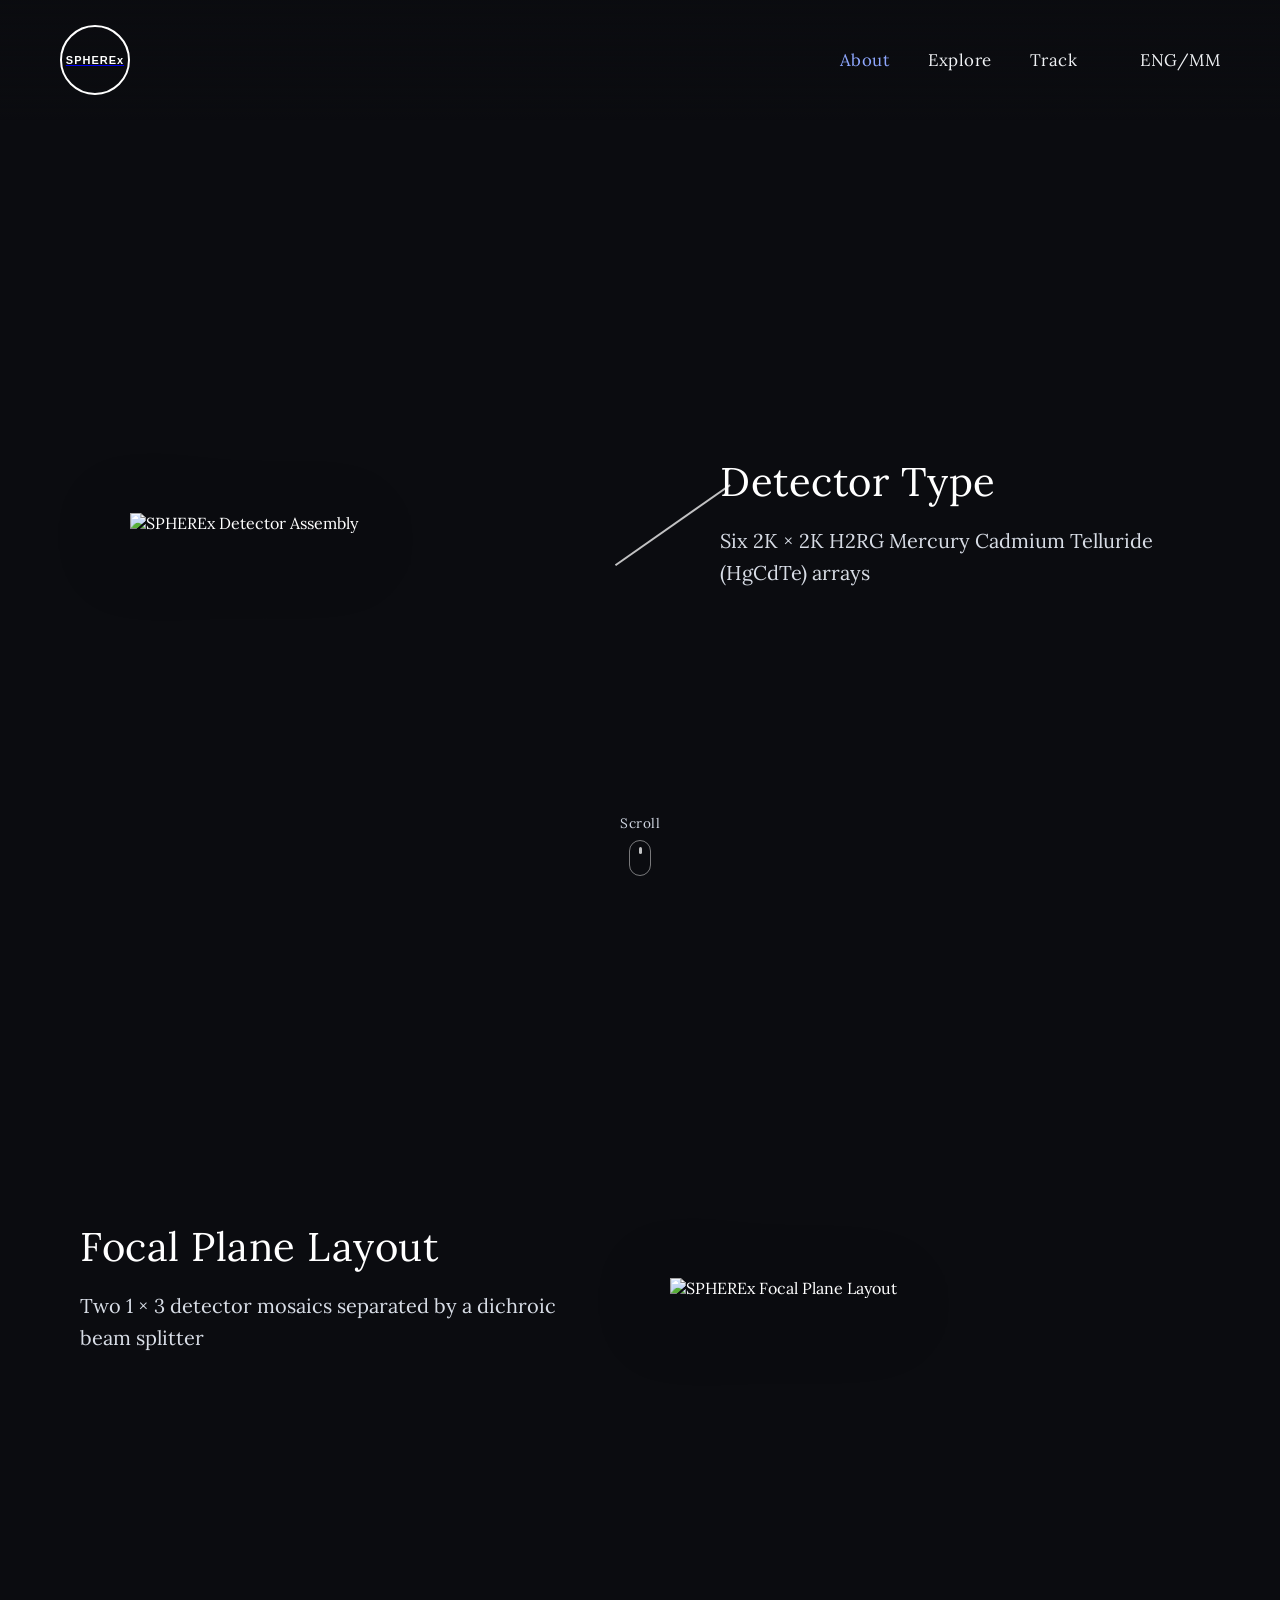
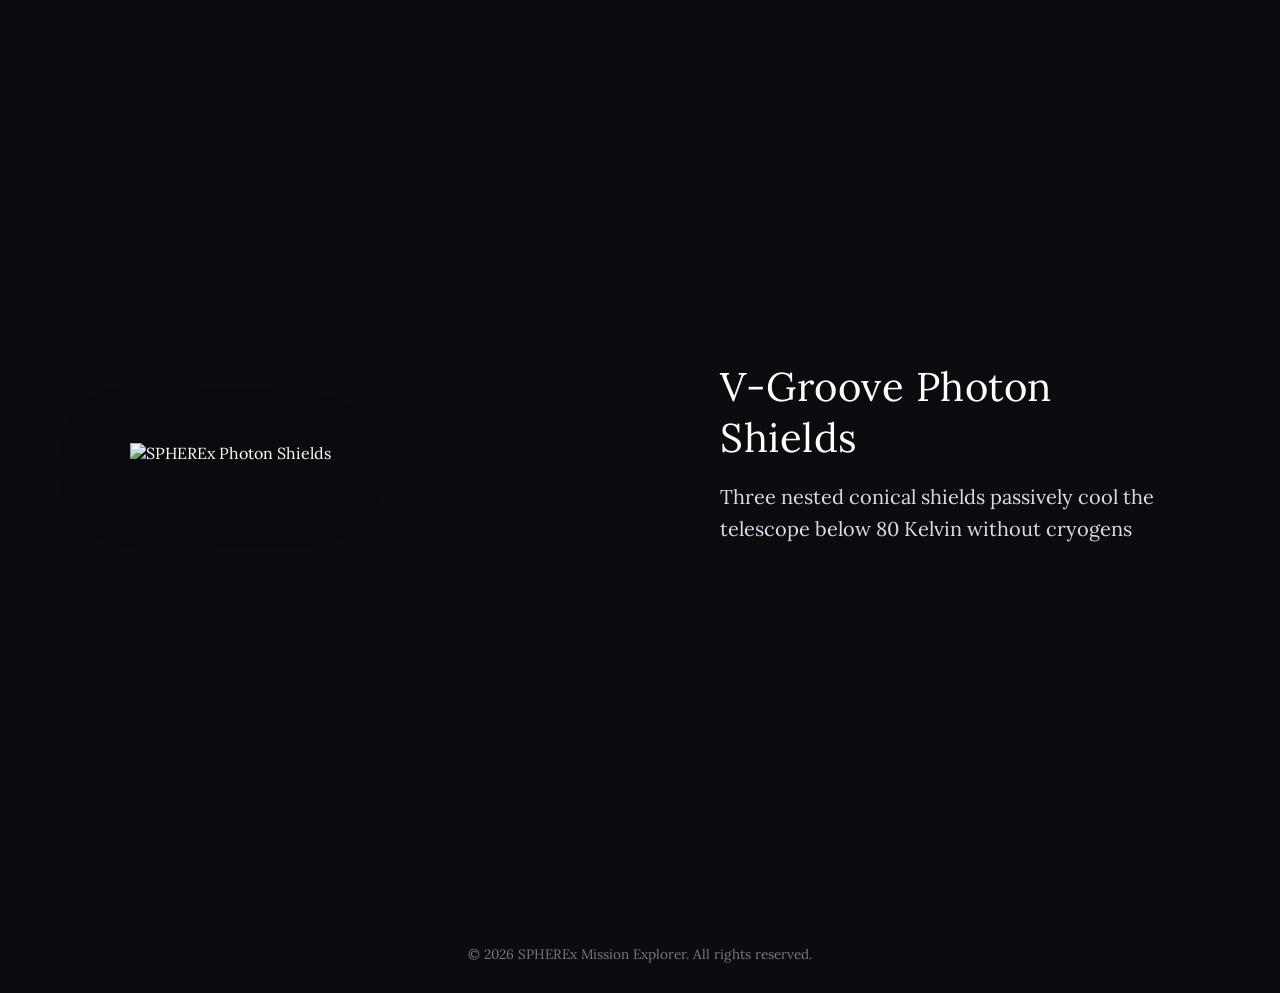
==== about.html @ 932ec7a3 "first commit" ====
<!DOCTYPE html>
<html lang="en">
<head>
  <meta charset="UTF-8">
  <meta name="viewport" content="width=device-width, initial-scale=1.0">
  <title>About - Sphere X Space Telescope</title>
  <link rel="preconnect" href="https://fonts.googleapis.com">
  <link rel="preconnect" href="https://fonts.gstatic.com" crossorigin>
  <link href="https://fonts.googleapis.com/css2?family=Lora:wght@400;500&family=Silkscreen:wght@700&display=swap" rel="stylesheet">
  <link rel="stylesheet" href="about.css">
</head>
<body>

  <!-- Fixed Top Navigation Bar (Same as Home Page) -->
  <div class="navbar">
    <div class="nav-logo">
      <a href="index.html">
        <img src="logo.png" alt="SPHEREx Logo" onerror="this.style.display='none'; this.nextElementSibling.style.display='flex';">
        <div class="logo-fallback" style="display: none;">
          <span>SPHEREx</span>
        </div>
      </a>
    </div>

    <div class="nav-links">
      <div class="nav-item"><a href="about.html" class="active" id="nav-about">About</a></div>
      <div class="nav-item"><a href="#" id="nav-explore">Explore</a></div>
      <div class="nav-item"><a href="#" id="nav-track">Track</a></div>
      <div class="nav-item lang-switch"><a href="#" id="lang-toggle">ENG/MM</a></div>
    </div>
  </div>

  <!-- Scrollable Container for Satellite Parts & Builds -->
  <div class="about-container">

    <!-- Section 1: Detector Type -->
    <div class="part-section scroll-reveal">
      <div class="part-text">
        <div class="part-title" data-en="Detector Type" data-mm="အာရုံခံကိရိယာ အမျိုးအစား">Detector Type</div>
        <div class="part-desc" 
             data-en="Six 2K × 2K H2RG Mercury Cadmium Telluride (HgCdTe) arrays" 
             data-mm="2K × 2K H2RG မာကျူရီ ကက်ဒမီယမ် တယ်လူရိုက် (HgCdTe) အာရုံခံပြား ၆ ခု">
          Six 2K × 2K H2RG Mercury Cadmium Telluride (HgCdTe) arrays
        </div>
        <!-- Callout Line pointing to the satellite part on the right -->
        <div class="callout-line"></div>
      </div>

      <div class="part-image">
        <!-- Replace with your spacecraft image -->
        <img src="spherex_2.png" alt="SPHEREx Detector Assembly">
      </div>
    </div>

    <!-- Section 2: Focal Plane Layout -->
    <div class="part-section scroll-reveal">
      <div class="part-text">
        <div class="part-title" data-en="Focal Plane Layout" data-mm="ဆုံချက်ပြင် ဖွဲ့စည်းပုံ">Focal Plane Layout</div>
        <div class="part-desc" 
             data-en="Two 1 × 3 detector mosaics separated by a dichroic beam splitter" 
             data-mm="အလင်းခွဲမှန် (Dichroic beam splitter) ဖြင့် ပိုင်းခြားထားသော 1 × 3 အာရုံခံအစုအဝေး နှစ်ခု">
          Two 1 × 3 detector mosaics separated by a dichroic beam splitter
        </div>
        <div class="callout-line"></div>
      </div>

      <div class="part-image">
        <!-- Replace with your focal plane / telescope image -->
        <img src="spherex-focal.png" alt="SPHEREx Focal Plane Layout">
      </div>
    </div>

    <!-- Section 3: Photon Shields & Cryogenic Cooling (Easily add/edit more parts like this!) -->
    <div class="part-section scroll-reveal">
      <div class="part-text">
        <div class="part-title" data-en="V-Groove Photon Shields" data-mm="အပူကာ V-Groove အလွှာများ">V-Groove Photon Shields</div>
        <div class="part-desc" 
             data-en="Three nested conical shields passively cool the telescope below 80 Kelvin without cryogens" 
             data-mm="အအေးပေးဓာတ်ငွေ့ မလိုအပ်ဘဲ တယ်လီစကုပ်ကို 80 Kelvin အောက် အေးမြနေစေမည့် ကတော့ပုံ အကာ ၃ ထပ်">
          Three nested conical shields passively cool the telescope below 80 Kelvin without cryogens
        </div>
        <div class="callout-line"></div>
      </div>

      <div class="part-image">
        <!-- Replace with your photon shield / full build image -->
        <img src="spherex-shield.png" alt="SPHEREx Photon Shields">
      </div>
    </div>

  </div>

  <!-- Bottom Scroll Mouse Indicator (From your reference design) -->
  <div class="scroll-indicator" id="scroll-indicator">
    <div class="scroll-label" id="scroll-label">Scroll</div>
    <div class="mouse-icon">
      <div class="mouse-wheel"></div>
    </div>
  </div>

  <!-- Footer -->
  <div class="footer">
    <div class="footer-text">
      &copy; 2026 SPHEREx Mission Explorer. All rights reserved.
    </div>
  </div>

  <script src="about.js"></script>
</body>
</html>
---- about.css ----
/* Reset & Base Styles */
* {
  margin: 0;
  padding: 0;
  box-sizing: border-box;
}

html {
  scroll-behavior: smooth;
}

body {
  font-family: 'Lora', Georgia, 'Times New Roman', serif;
  background-color: #0b0c10;
  color: #ffffff;
  overflow-x: hidden;
}

/* --- Fixed Top Navigation Bar (Matches Home Page) --- */
.navbar {
  position: fixed;
  top: 0;
  left: 0;
  width: 100%;
  display: flex;
  justify-content: space-between;
  align-items: center;
  padding: 25px 60px;
  background: linear-gradient(to bottom, rgba(11, 12, 16, 0.95), rgba(11, 12, 16, 0));
  z-index: 100;
}

.nav-logo img {
  height: 75px;
  width: auto;
  display: block;
}

.logo-fallback {
  width: 70px;
  height: 70px;
  border: 2px solid #ffffff;
  border-radius: 50%;
  align-items: center;
  justify-content: center;
  font-family: sans-serif;
  font-size: 11px;
  font-weight: bold;
  letter-spacing: 1px;
  color: #fff;
}

.nav-links {
  display: flex;
  align-items: center;
  gap: 38px;
}

.nav-item a {
  text-decoration: none;
  color: #f0f2f5;
  font-size: 1.05rem;
  letter-spacing: 0.5px;
  transition: color 0.3s ease;
}

.nav-item a:hover,
.nav-item a.active {
  color: #8fa8ff;
}

.lang-switch {
  margin-left: 25px;
}

/* --- Main Scrollable Layout --- */
.about-container {
  max-width: 1200px;
  margin: 0 auto;
  padding: 140px 40px 80px 40px;
}

/* Individual Satellite Part Row (Even Rows: Left Text + Right Image) */
.part-section {
  min-height: 85vh;
  display: flex;
  align-items: center;
  justify-content: space-between;
  gap: 60px;
  padding: 40px 0;
}

/* Zig-Zag Flip (Odd Rows: Left Image + Right Text) */
.part-section:nth-child(odd) {
  flex-direction: row-reverse;
}

/* Text & Explanation Block */
.part-text {
  position: relative;
  flex: 1;
  max-width: 480px;
  opacity: 0;
  transform: translateX(-60px) translateY(30px);
  transition: opacity 0.8s ease-out, transform 0.8s cubic-bezier(0.22, 1, 0.36, 1);
}

/* Odd Row Text enters from the right */
.part-section:nth-child(odd) .part-text {
  transform: translateX(60px) translateY(30px);
}

.part-title {
  font-size: 2.5rem;
  font-weight: 400;
  color: #ffffff;
  margin-bottom: 18px;
  letter-spacing: 0.5px;
}

.part-desc {
  font-size: 1.25rem;
  line-height: 1.6;
  color: #d8dde6;
}

/* Angled Callout Pointer Line (Even Rows: points from Left Text to Right Image) */
.callout-line {
  position: absolute;
  top: 28px;
  right: -130px;
  width: 140px;
  height: 1.5px;
  background-color: rgba(255, 255, 255, 0.75);
  transform: rotate(28deg) scaleX(0);
  transform-origin: left center;
  transition: transform 0.7s ease-out 0.3s;
  pointer-events: none;
}

/* Angled Callout Pointer Line (Odd Rows: points from Right Text to Left Image) */
.part-section:nth-child(odd) .callout-line {
  right: auto;
  left: -130px;
  transform: rotate(-35deg) scaleX(0);
  transform-origin: right center;
}

/* Satellite Part Image */
.part-image {
  flex: 1;
  display: flex;
  justify-content: center;
  align-items: center;
  opacity: 0;
  transform: translateX(60px) scale(0.92);
  transition: opacity 0.9s ease-out 0.15s, transform 0.9s cubic-bezier(0.22, 1, 0.36, 1) 0.15s;
}

/* Odd Row Image enters from the left */
.part-section:nth-child(odd) .part-image {
  transform: translateX(-60px) scale(0.92);
}

.part-image img {
  width: 100%;
  max-width: 480px;
  height: auto;
  object-fit: contain;
  filter: drop-shadow(0 15px 35px rgba(0, 0, 0, 0.85));
}

/* --- Active State When Scrolled Into View (Up or Down) --- */
.part-section.is-visible .part-text,
.part-section:nth-child(odd).is-visible .part-text {
  opacity: 1;
  transform: translateX(0) translateY(0);
}

.part-section.is-visible .part-image,
.part-section:nth-child(odd).is-visible .part-image {
  opacity: 1;
  transform: translateX(0) scale(1);
}

.part-section.is-visible .callout-line {
  transform: rotate(28deg) scaleX(1);
}

.part-section:nth-child(odd).is-visible .callout-line {
  transform: rotate(-35deg) scaleX(1);
}

/* --- Bottom Scroll Indicator --- */
.scroll-indicator {
  position: fixed;
  bottom: 24px;
  left: 50%;
  transform: translateX(-50%);
  display: flex;
  flex-direction: column;
  align-items: center;
  gap: 8px;
  z-index: 50;
  transition: opacity 0.4s ease;
}

.scroll-label {
  font-size: 0.85rem;
  color: #cfd5e0;
  letter-spacing: 0.5px;
}

.mouse-icon {
  width: 22px;
  height: 36px;
  border: 1.5px solid rgba(255, 255, 255, 0.45);
  border-radius: 12px;
  display: flex;
  justify-content: center;
  padding-top: 6px;
}

.mouse-wheel {
  width: 3px;
  height: 7px;
  background-color: rgba(255, 255, 255, 0.75);
  border-radius: 2px;
  animation: wheelScroll 1.6s infinite ease-in-out;
}

@keyframes wheelScroll {
  0% {
    opacity: 1;
    transform: translateY(0);
  }
  100% {
    opacity: 0;
    transform: translateY(10px);
  }
}

/* --- Footer --- */
.footer {
  text-align: center;
  padding: 30px 20px;
  font-size: 0.85rem;
  color: rgba(255, 255, 255, 0.45);
}

/* --- Responsive Mobile / Tablet Layout --- */
@media (max-width: 900px) {
  .navbar {
    padding: 18px 25px;
    flex-direction: column;
    gap: 12px;
    background: rgba(11, 12, 16, 0.95);
  }

  .nav-links {
    gap: 20px;
    flex-wrap: wrap;
    justify-content: center;
  }

  .lang-switch {
    margin-left: 0;
  }

  .part-section,
  .part-section:nth-child(odd) {
    flex-direction: column-reverse;
    text-align: center;
    min-height: auto;
    padding: 60px 0;
    gap: 30px;
  }

  .callout-line {
    display: none;
  }
}
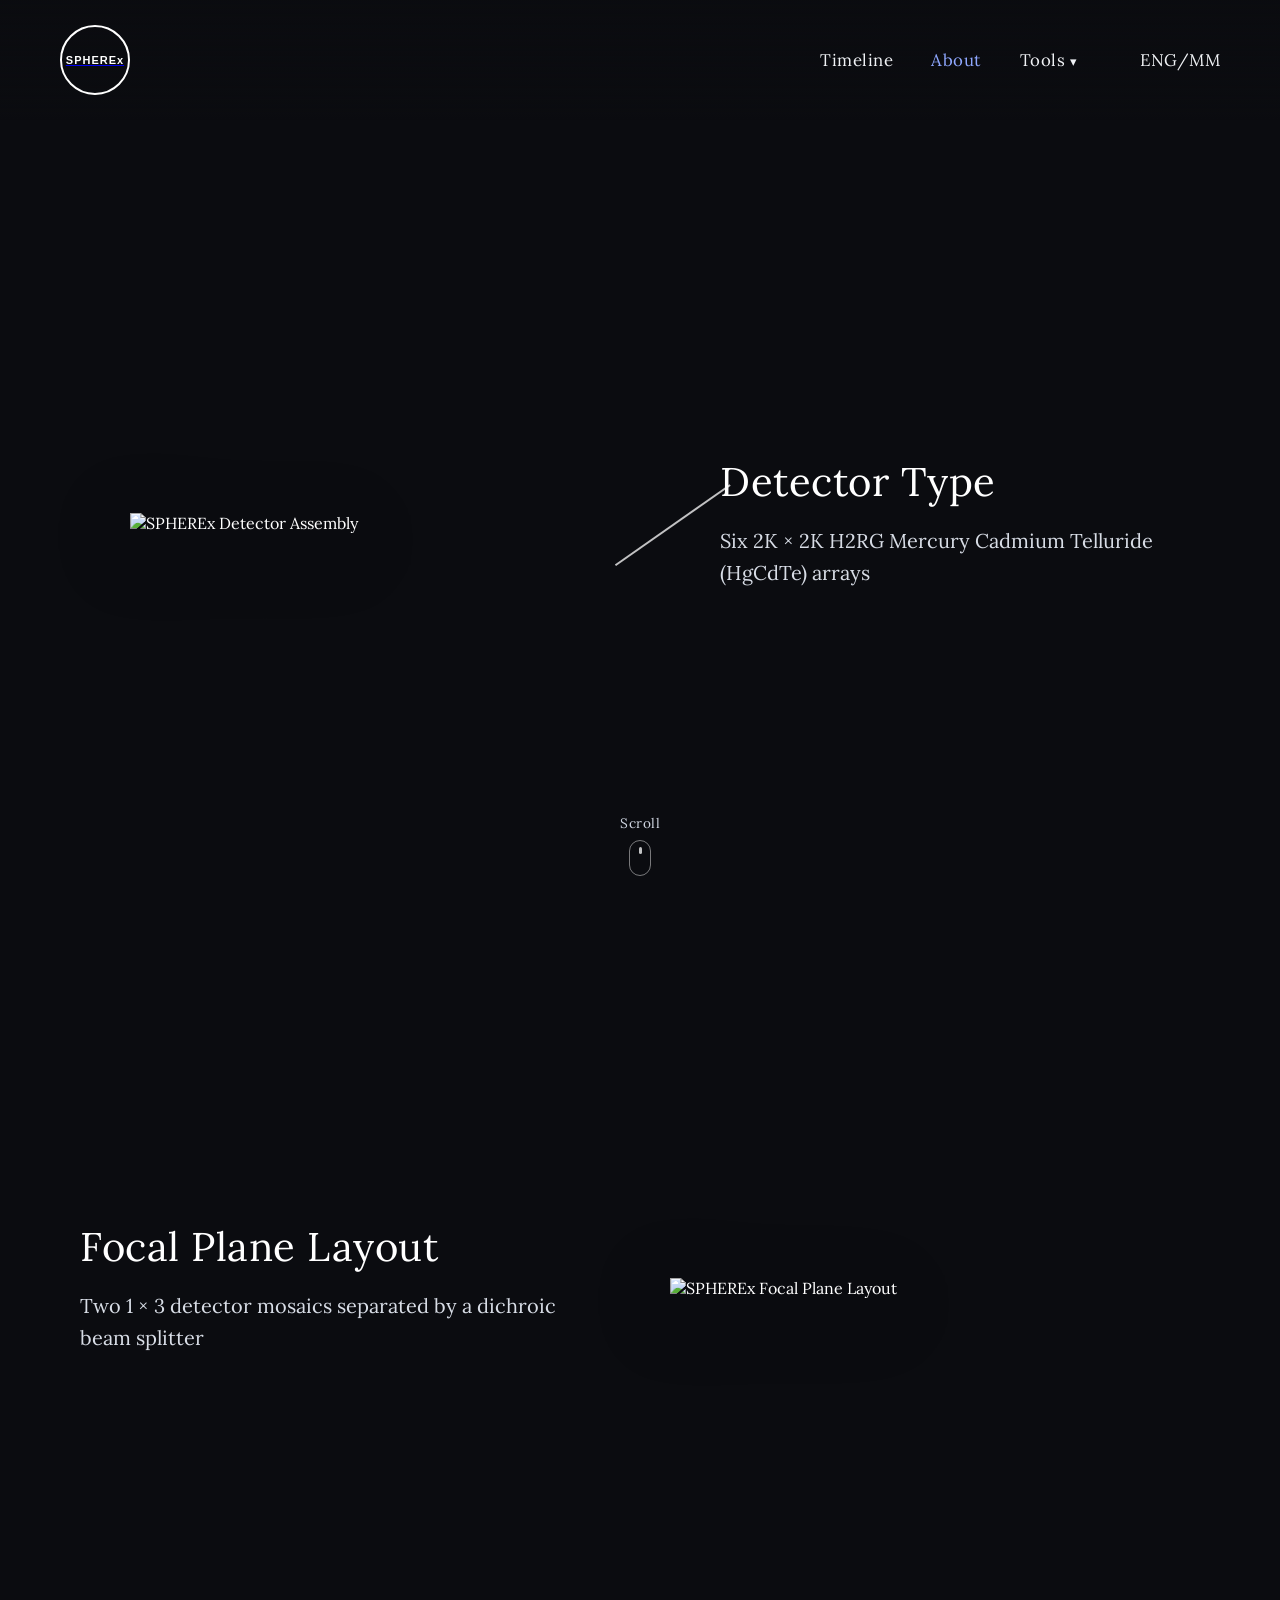
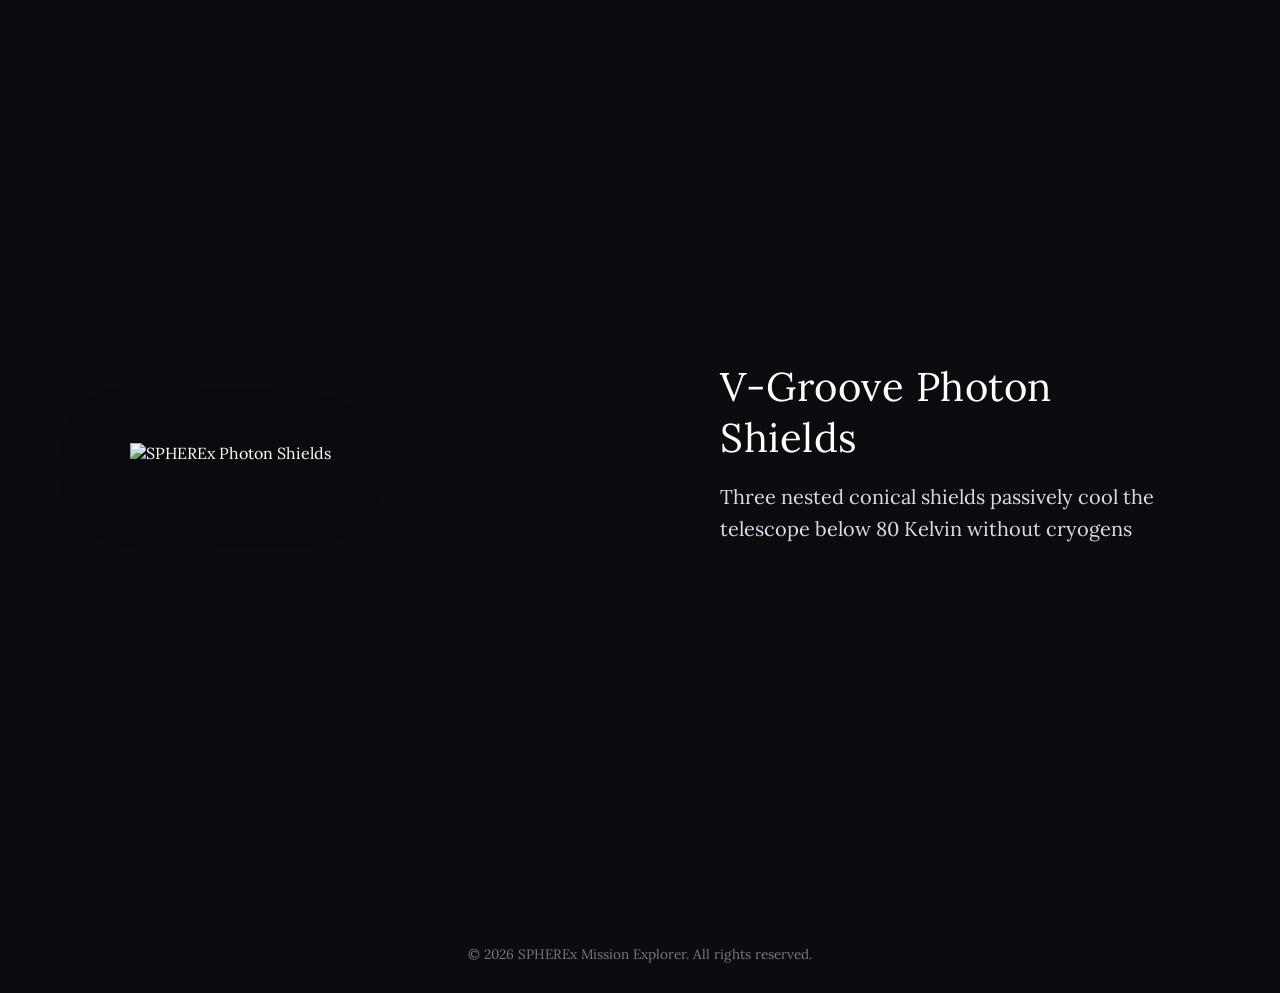
==== commit 7dad8399: "final" ====
--- a/about.html
+++ b/about.html
@@ -8,25 +8,31 @@
   <link rel="preconnect" href="https://fonts.gstatic.com" crossorigin>
   <link href="https://fonts.googleapis.com/css2?family=Lora:wght@400;500&family=Silkscreen:wght@700&display=swap" rel="stylesheet">
   <link rel="stylesheet" href="about.css">
+  <link rel="stylesheet" href="nav.css">
 </head>
 <body>
 
-  <!-- Fixed Top Navigation Bar (Same as Home Page) -->
-  <div class="navbar">
-    <div class="nav-logo">
+  <!-- Navigation Bar (shared, same as home page) -->
+  <div class="sx-navbar sx-fixed">
+    <div class="sx-logo">
       <a href="index.html">
         <img src="logo.png" alt="SPHEREx Logo" onerror="this.style.display='none'; this.nextElementSibling.style.display='flex';">
-        <div class="logo-fallback" style="display: none;">
-          <span>SPHEREx</span>
-        </div>
+        <div class="logo-fallback" style="display: none;"><span>SPHEREx</span></div>
       </a>
     </div>
-
-    <div class="nav-links">
-      <div class="nav-item"><a href="about.html" class="active" id="nav-about">About</a></div>
-      <div class="nav-item"><a href="#" id="nav-explore">Explore</a></div>
-      <div class="nav-item"><a href="#" id="nav-track">Track</a></div>
-      <div class="nav-item lang-switch"><a href="#" id="lang-toggle">ENG/MM</a></div>
+    <div class="sx-links">
+      <div class="sx-item"><a href="#" class="sx-link" id="nav-timeline" data-i18n="nav_timeline">Timeline</a></div>
+      <div class="sx-item"><a href="about.html" class="sx-link active" data-i18n="nav_about">About</a></div>
+      <div class="sx-item sx-dropdown">
+        <button type="button" class="sx-link sx-drop-btn" aria-haspopup="true" aria-expanded="false"><span data-i18n="nav_menu">Tools</span> <span class="sx-caret">&#9662;</span></button>
+        <ul class="sx-menu">
+          <li><a href="explore.html" data-i18n="nav_explore">Explore</a></li>
+          <li><a href="track.html" data-i18n="nav_track">Track</a></li>
+          <li><a href="catalog.html" data-i18n="nav_catalog">Catalog</a></li>
+          <li><a href="spectrum.html" data-i18n="nav_spectrum">Spectrum</a></li>
+        </ul>
+      </div>
+      <div class="sx-item sx-lang"><button type="button" class="sx-link" id="lang-toggle">ENG/MM</button></div>
     </div>
   </div>
 
@@ -100,11 +106,12 @@
 
   <!-- Footer -->
   <div class="footer">
-    <div class="footer-text">
+    <div class="footer-text" data-en="&copy; 2026 SPHEREx Mission Explorer. All rights reserved." data-mm="© ၂၀၂၆ SPHEREx မစ်ရှင် စူးစမ်းလေ့လာရေး။ မူပိုင်ခွင့်အားလုံး ရယူထားသည်။">
       &copy; 2026 SPHEREx Mission Explorer. All rights reserved.
     </div>
   </div>
 
+  <script src="nav.js"></script>
   <script src="about.js"></script>
 </body>
 </html>
--- a/nav.css
+++ b/nav.css
@@ -0,0 +1,134 @@
+﻿/* ==========================================================================
+   Shared Navigation Bar (matches Home Page theme)
+   ========================================================================== */
+.sx-navbar {
+  position: relative;
+  z-index: 100;
+  width: 100%;
+  display: flex;
+  justify-content: space-between;
+  align-items: center;
+  padding: 25px 60px;
+  font-family: 'Lora', 'Padauk', Georgia, 'Times New Roman', serif;
+}
+.sx-navbar.sx-fixed {
+  position: fixed;
+  top: 0;
+  left: 0;
+  background: linear-gradient(to bottom, rgba(11, 12, 16, 0.95), rgba(11, 12, 16, 0));
+}
+.sx-navbar .sx-logo img { height: 75px; width: auto; display: block; }
+.sx-navbar .logo-fallback {
+  width: 70px; height: 70px;
+  border: 2px solid #ffffff;
+  border-radius: 50%;
+  align-items: center; justify-content: center;
+  font-family: sans-serif; font-size: 11px; font-weight: bold;
+  letter-spacing: 1px; color: #fff;
+}
+.sx-links { display: flex; align-items: center; gap: 38px; }
+.sx-item { position: relative; }
+
+.sx-navbar .sx-link {
+  background: none;
+  border: none;
+  padding: 0;
+  cursor: pointer;
+  text-decoration: none;
+  color: #f0f2f5;
+  font-family: inherit;
+  font-size: 1.05rem;
+  letter-spacing: 0.5px;
+  transition: color 0.3s ease;
+}
+.sx-navbar .sx-link:hover,
+.sx-navbar .sx-link.active,
+.sx-dropdown.open > .sx-drop-btn { color: #8fa8ff; }
+.sx-caret { display: inline-block; font-size: 0.8em; transition: transform 0.25s ease; }
+.sx-dropdown.open .sx-caret { transform: rotate(180deg); }
+.sx-lang { margin-left: 25px; }
+
+.sx-menu {
+  position: absolute;
+  top: 100%;
+  right: 0;
+  min-width: 170px;
+  margin-top: 14px;
+  padding: 8px 0;
+  list-style: none;
+  background: rgba(11, 14, 22, 0.92);
+  border: 1px solid rgba(108, 122, 156, 0.5);
+  border-radius: 14px;
+  backdrop-filter: blur(10px);
+  box-shadow: 0 10px 30px rgba(0, 0, 0, 0.5);
+  opacity: 0;
+  visibility: hidden;
+  transform: translateY(-6px);
+  transition: opacity 0.2s ease, transform 0.2s ease, visibility 0.2s;
+}
+/* invisible bridge so hover isn't lost between button and menu */
+.sx-menu::before { content: ''; position: absolute; top: -16px; left: 0; width: 100%; height: 16px; }
+.sx-dropdown.open .sx-menu,
+.sx-dropdown:hover .sx-menu {
+  opacity: 1; visibility: visible; transform: translateY(0);
+}
+.sx-menu a {
+  display: block;
+  padding: 10px 22px;
+  text-decoration: none;
+  color: #f0f2f5;
+  font-size: 1rem;
+  letter-spacing: 0.5px;
+  transition: color 0.2s ease, background 0.2s ease;
+}
+.sx-menu a:hover,
+.sx-menu a.active { color: #8fa8ff; background: rgba(108, 122, 156, 0.18); }
+
+@media (max-width: 768px) {
+  .sx-navbar { padding: 20px 25px; flex-direction: column; gap: 15px; }
+  .sx-links { gap: 20px; flex-wrap: wrap; justify-content: center; }
+  .sx-lang { margin-left: 0; }
+  .sx-menu { right: auto; left: 50%; margin-left: -85px; }
+}
+
+/* ==========================================================================
+   About-page background theme + shared footer
+   ========================================================================== */
+body.about-theme {
+  background-color: #0b0c10;
+  background-image: none;
+}
+.footer {
+  margin-top: auto;
+  text-align: center;
+  padding: 30px 20px;
+  font-family: 'Lora', 'Padauk', Georgia, 'Times New Roman', serif;
+  font-size: 0.85rem;
+  color: rgba(255, 255, 255, 0.45);
+}
+
+/* ---- About-style typography (Lora) for Explore / Track / Catalog / Spectrum ---- */
+body.about-theme, body.about-theme.lang-mm {
+  --font-serif: 'Lora', 'Padauk', Georgia, 'Times New Roman', serif;
+  --font-sans: 'Lora', 'Padauk', Georgia, 'Times New Roman', serif;
+  --font-title: 'Lora', 'Padauk', Georgia, 'Times New Roman', serif;
+  font-family: 'Lora', 'Padauk', Georgia, 'Times New Roman', serif;
+  font-size: 16px;
+}
+body.about-theme button, body.about-theme input, body.about-theme select, body.about-theme textarea, body.about-theme table {
+  font-family: inherit;
+}
+body.about-theme .brand-title { font-size: 20px; }
+body.about-theme .brand-sub { font-size: 13px; }
+body.about-theme .nav-link { font-size: 19px; }
+body.about-theme .lang-toggle-btn { font-size: 16px; }
+body.about-theme .badge-corner { font-size: 14px; }
+body.about-theme .badge-corner-right { font-size: 14px; }
+body.about-theme .pill-btn { font-size: 19px; }
+body.about-theme .pill-select { font-size: 17px; }
+body.about-theme .pill-select-wrapper::after { font-size: 13px; }
+body.about-theme .info-title { font-size: 24px; }
+body.about-theme .info-body { font-size: 17px; }
+body.about-theme .telemetry-label { font-size: 14px; }
+body.about-theme .telemetry-value { font-size: 16px; }
+body.about-theme .loader-text { font-size: 15px; }
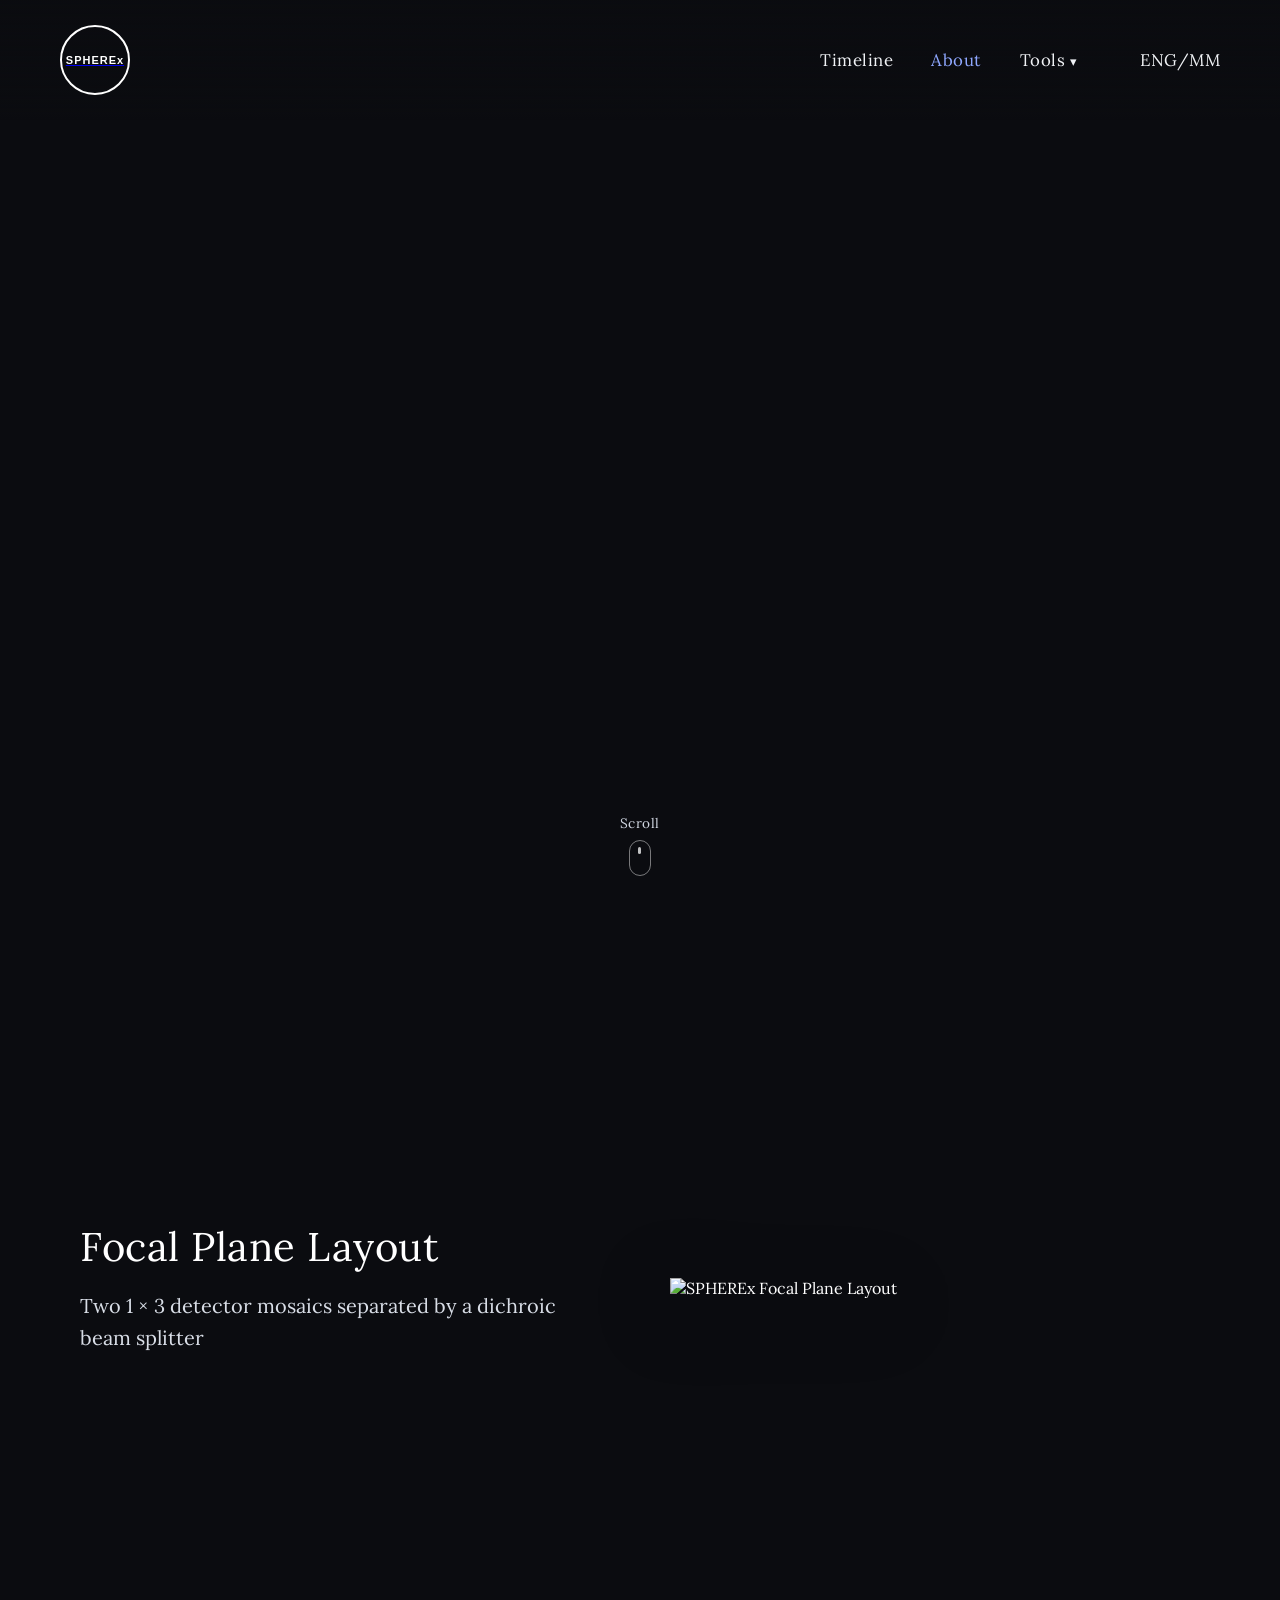
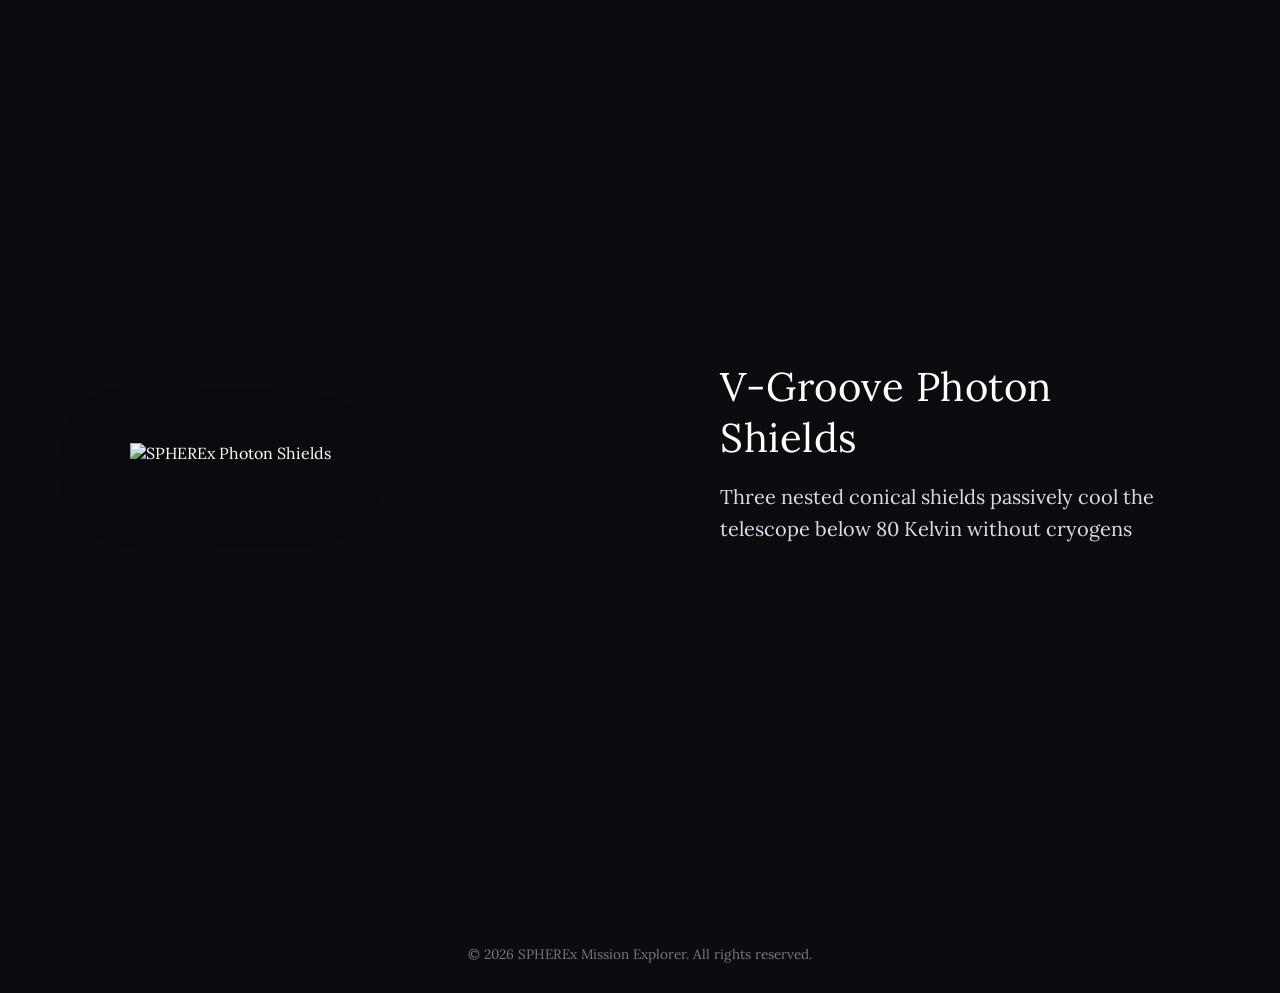
==== commit 04be2de6: "Update space-tracker UI and backend routes" ====
--- a/about.html
+++ b/about.html
@@ -30,6 +30,7 @@
           <li><a href="track.html" data-i18n="nav_track">Track</a></li>
           <li><a href="catalog.html" data-i18n="nav_catalog">Catalog</a></li>
           <li><a href="spectrum.html" data-i18n="nav_spectrum">Spectrum</a></li>
+          <li><a href="comparison.html" data-i18n="nav_comparison">Comparison</a></li>
         </ul>
       </div>
       <div class="sx-item sx-lang"><button type="button" class="sx-link" id="lang-toggle">ENG/MM</button></div>
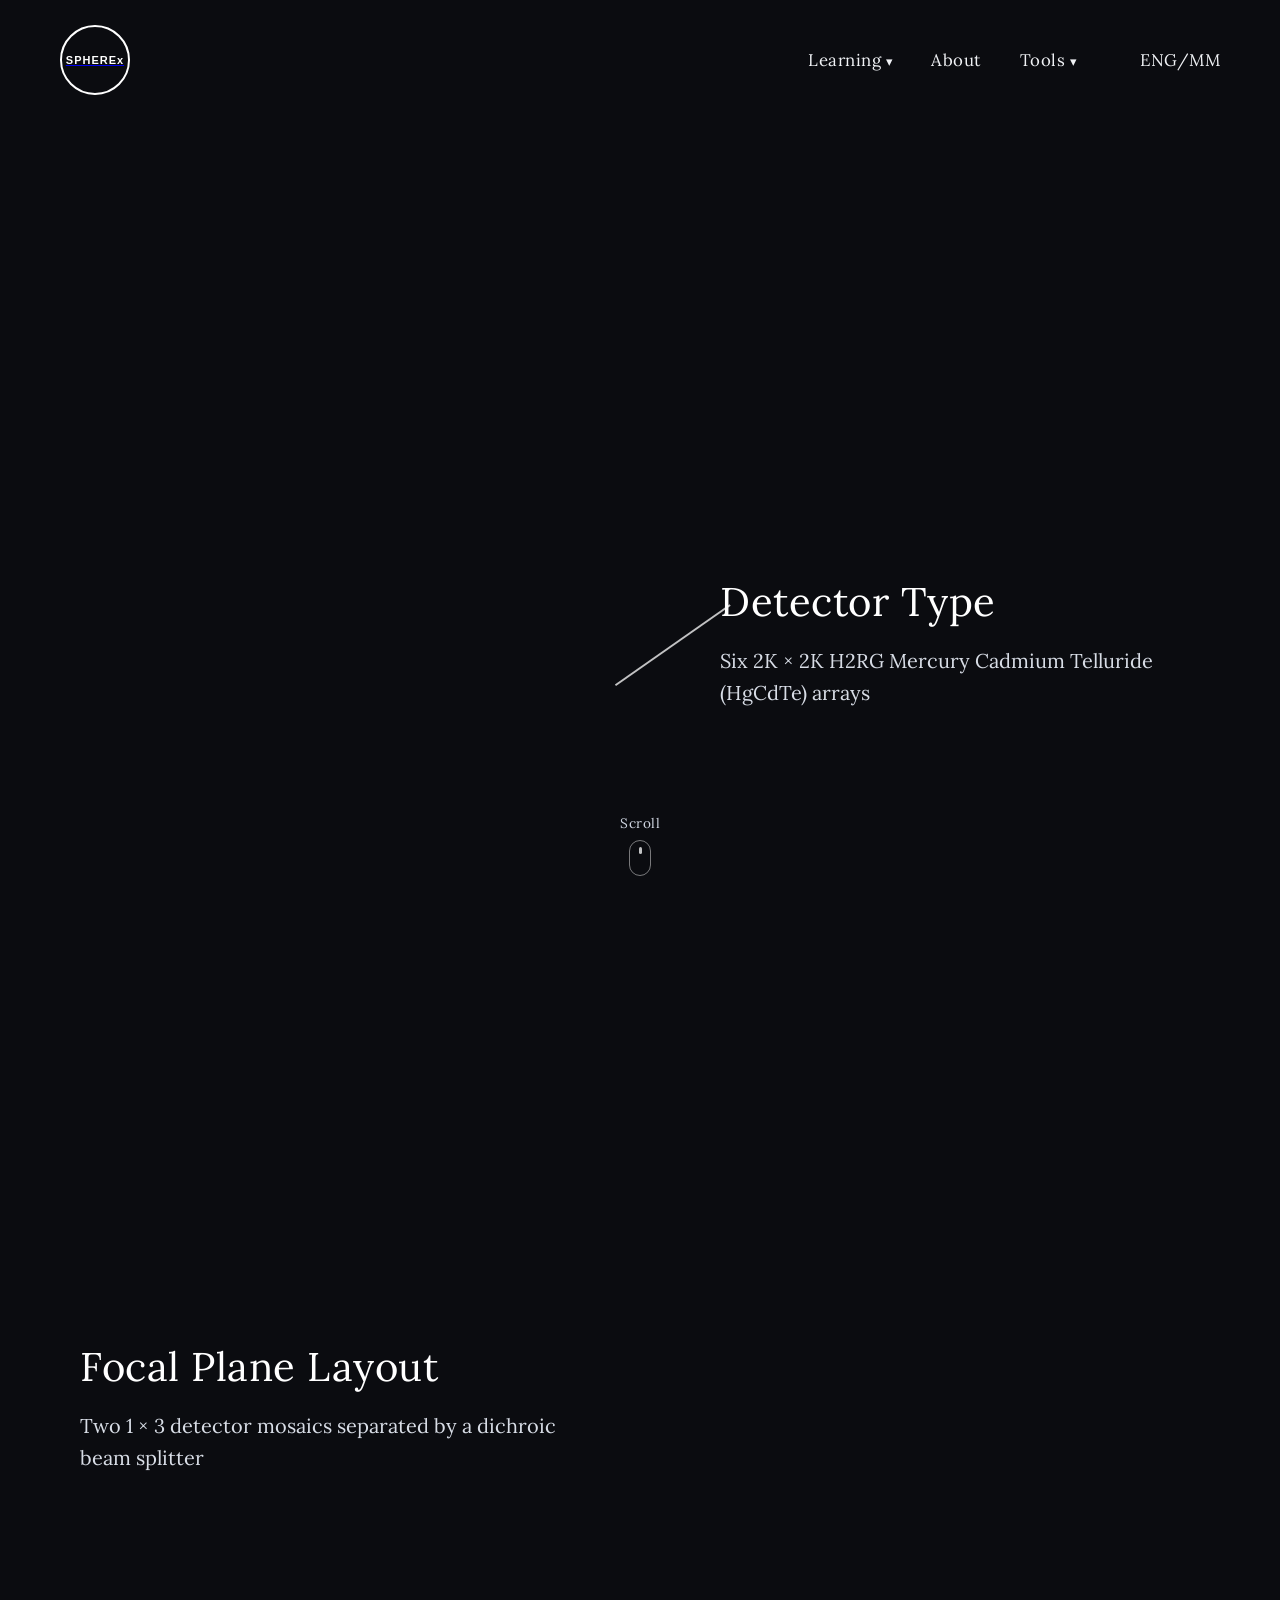
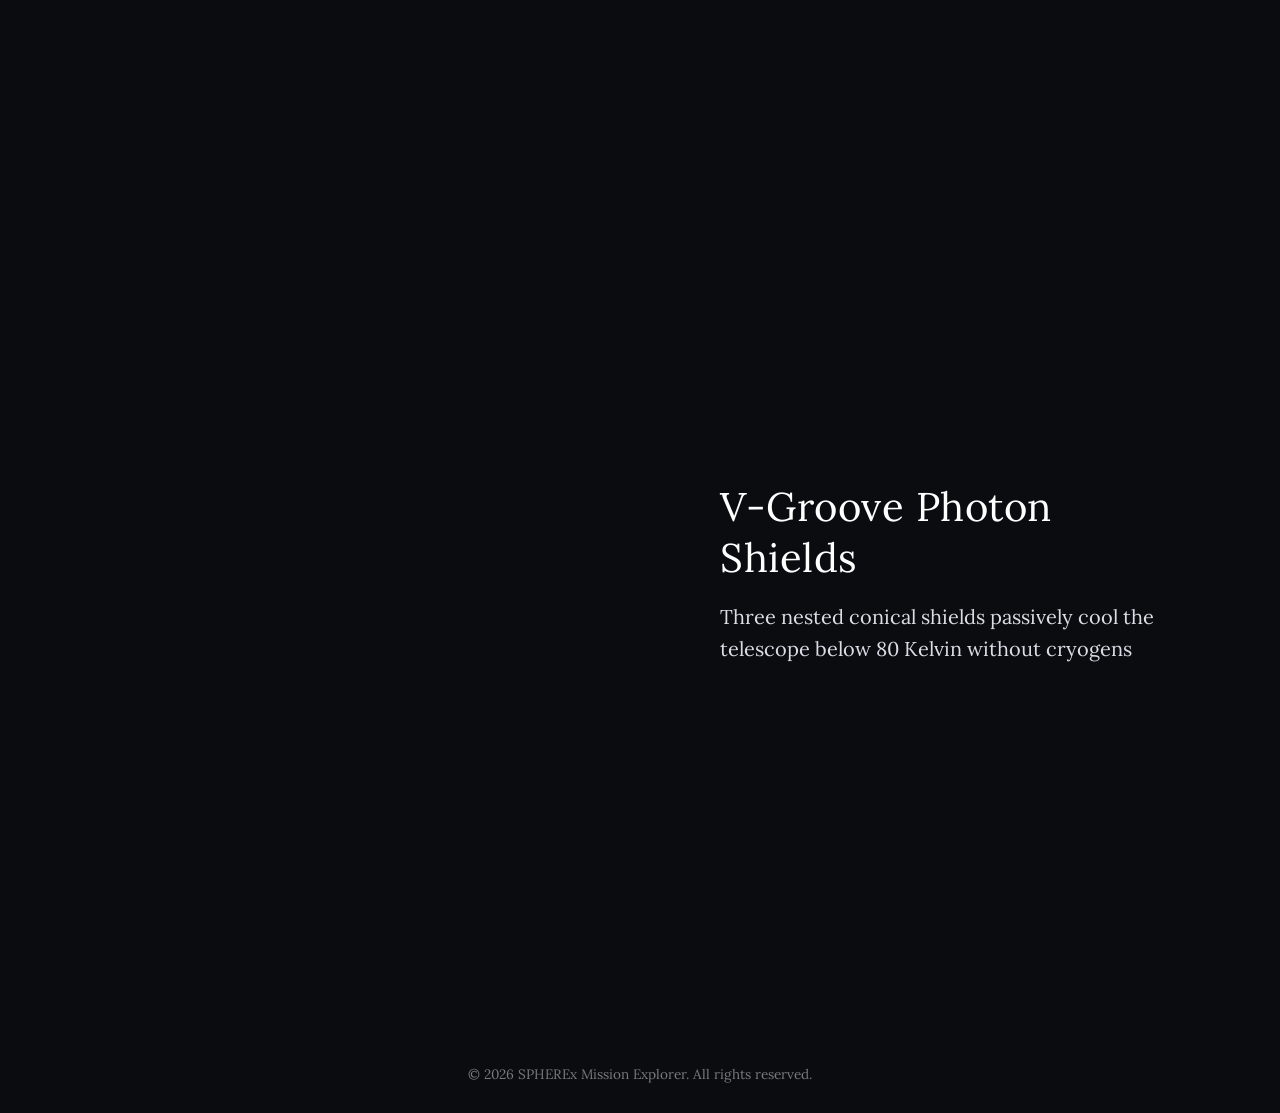
==== commit 99b7d798: "updated code" ====
--- a/about.html
+++ b/about.html
@@ -12,30 +12,75 @@
 </head>
 <body>
 
-  <!-- Navigation Bar (shared, same as home page) -->
-  <div class="sx-navbar sx-fixed">
+  <!-- Fixed Top Navigation Bar (Same as Home Page) -->
+  <div class="sx-navbar">
     <div class="sx-logo">
       <a href="index.html">
-        <img src="logo.png" alt="SPHEREx Logo" onerror="this.style.display='none'; this.nextElementSibling.style.display='flex';">
-        <div class="logo-fallback" style="display: none;"><span>SPHEREx</span></div>
+        <img
+          src="logo.png"
+          alt="SPHEREx Logo"
+          onerror="
+            this.style.display = 'none';
+            this.nextElementSibling.style.display = 'flex';
+          "
+        />
+        <div class="logo-fallback" style="display: none">
+          <span>SPHEREx</span>
+        </div>
       </a>
     </div>
     <div class="sx-links">
-      <div class="sx-item"><a href="#" class="sx-link" id="nav-timeline" data-i18n="nav_timeline">Timeline</a></div>
-      <div class="sx-item"><a href="about.html" class="sx-link active" data-i18n="nav_about">About</a></div>
       <div class="sx-item sx-dropdown">
-        <button type="button" class="sx-link sx-drop-btn" aria-haspopup="true" aria-expanded="false"><span data-i18n="nav_menu">Tools</span> <span class="sx-caret">&#9662;</span></button>
+        <button
+          type="button"
+          class="sx-link sx-drop-btn"
+          aria-haspopup="true"
+          aria-expanded="false"
+        >
+          <span data-i18n="nav_learning">Learning</span>
+          <span class="sx-caret">&#9662;</span>
+        </button>
+        <ul class="sx-menu">
+          <li><a href="learn.html" data-i18n="nav_rotation">Rotation</a></li>
+          <li><a href="objects.html" data-i18n="nav_objects">Objects</a></li>
+          <li>
+            <a href="measurement.html" data-i18n="nav_measurements">Measurements</a>
+          </li>
+          <li>
+            <a href="comparison.html" data-i18n="nav_comparison">Comparison</a>
+          </li>
+        </ul>
+      </div>
+      <div class="sx-item">
+        <a href="about.html" class="sx-link" data-i18n="nav_about">About</a>
+      </div>
+      <div class="sx-item sx-dropdown">
+        <button
+          type="button"
+          class="sx-link sx-drop-btn"
+          aria-haspopup="true"
+          aria-expanded="false"
+        >
+          <span data-i18n="nav_tools">Tools</span>
+          <span class="sx-caret">&#9662;</span>
+        </button>
         <ul class="sx-menu">
           <li><a href="explore.html" data-i18n="nav_explore">Explore</a></li>
           <li><a href="track.html" data-i18n="nav_track">Track</a></li>
           <li><a href="catalog.html" data-i18n="nav_catalog">Catalog</a></li>
-          <li><a href="spectrum.html" data-i18n="nav_spectrum">Spectrum</a></li>
-          <li><a href="comparison.html" data-i18n="nav_comparison">Comparison</a></li>
+          <li>
+            <a href="spectrum.html" data-i18n="nav_spectrum">Spectrum</a>
+          </li>
         </ul>
       </div>
-      <div class="sx-item sx-lang"><button type="button" class="sx-link" id="lang-toggle">ENG/MM</button></div>
+      <div class="sx-item sx-lang">
+        <button type="button" class="sx-link" id="lang-toggle">ENG/MM</button>
+      </div>
     </div>
   </div>
+
+
+
 
   <!-- Scrollable Container for Satellite Parts & Builds -->
   <div class="about-container">
@@ -55,7 +100,7 @@
 
       <div class="part-image">
         <!-- Replace with your spacecraft image -->
-        <img src="spherex_2.png" alt="SPHEREx Detector Assembly">
+        <canvas class="part-canvas" data-part="detector" role="img" aria-label="3D model of the SPHEREx detector array"></canvas>
       </div>
     </div>
 
@@ -73,7 +118,7 @@
 
       <div class="part-image">
         <!-- Replace with your focal plane / telescope image -->
-        <img src="spherex-focal.png" alt="SPHEREx Focal Plane Layout">
+        <canvas class="part-canvas" data-part="focal" role="img" aria-label="3D model of the SPHEREx focal plane layout"></canvas>
       </div>
     </div>
 
@@ -91,7 +136,7 @@
 
       <div class="part-image">
         <!-- Replace with your photon shield / full build image -->
-        <img src="spherex-shield.png" alt="SPHEREx Photon Shields">
+        <canvas class="part-canvas" data-part="shield" role="img" aria-label="3D model of the SPHEREx V-groove photon shields"></canvas>
       </div>
     </div>
 
@@ -107,12 +152,14 @@
 
   <!-- Footer -->
   <div class="footer">
-    <div class="footer-text" data-en="&copy; 2026 SPHEREx Mission Explorer. All rights reserved." data-mm="© ၂၀၂၆ SPHEREx မစ်ရှင် စူးစမ်းလေ့လာရေး။ မူပိုင်ခွင့်အားလုံး ရယူထားသည်။">
+    <div class="footer-text">
       &copy; 2026 SPHEREx Mission Explorer. All rights reserved.
     </div>
   </div>
 
+  <script src="https://cdnjs.cloudflare.com/ajax/libs/three.js/r128/three.min.js"></script>
   <script src="nav.js"></script>
+  <script src="parts3d.js"></script>
   <script src="about.js"></script>
 </body>
 </html>
--- a/about.css
+++ b/about.css
@@ -279,4 +279,13 @@
   .callout-line {
     display: none;
   }
-}+}
+/* --- Three.js part viewers --- */
+.part-canvas {
+  width: 100%;
+  max-width: 480px;
+  aspect-ratio: 1 / 1;
+  display: block;
+  cursor: grab;
+  touch-action: pan-y;
+}
